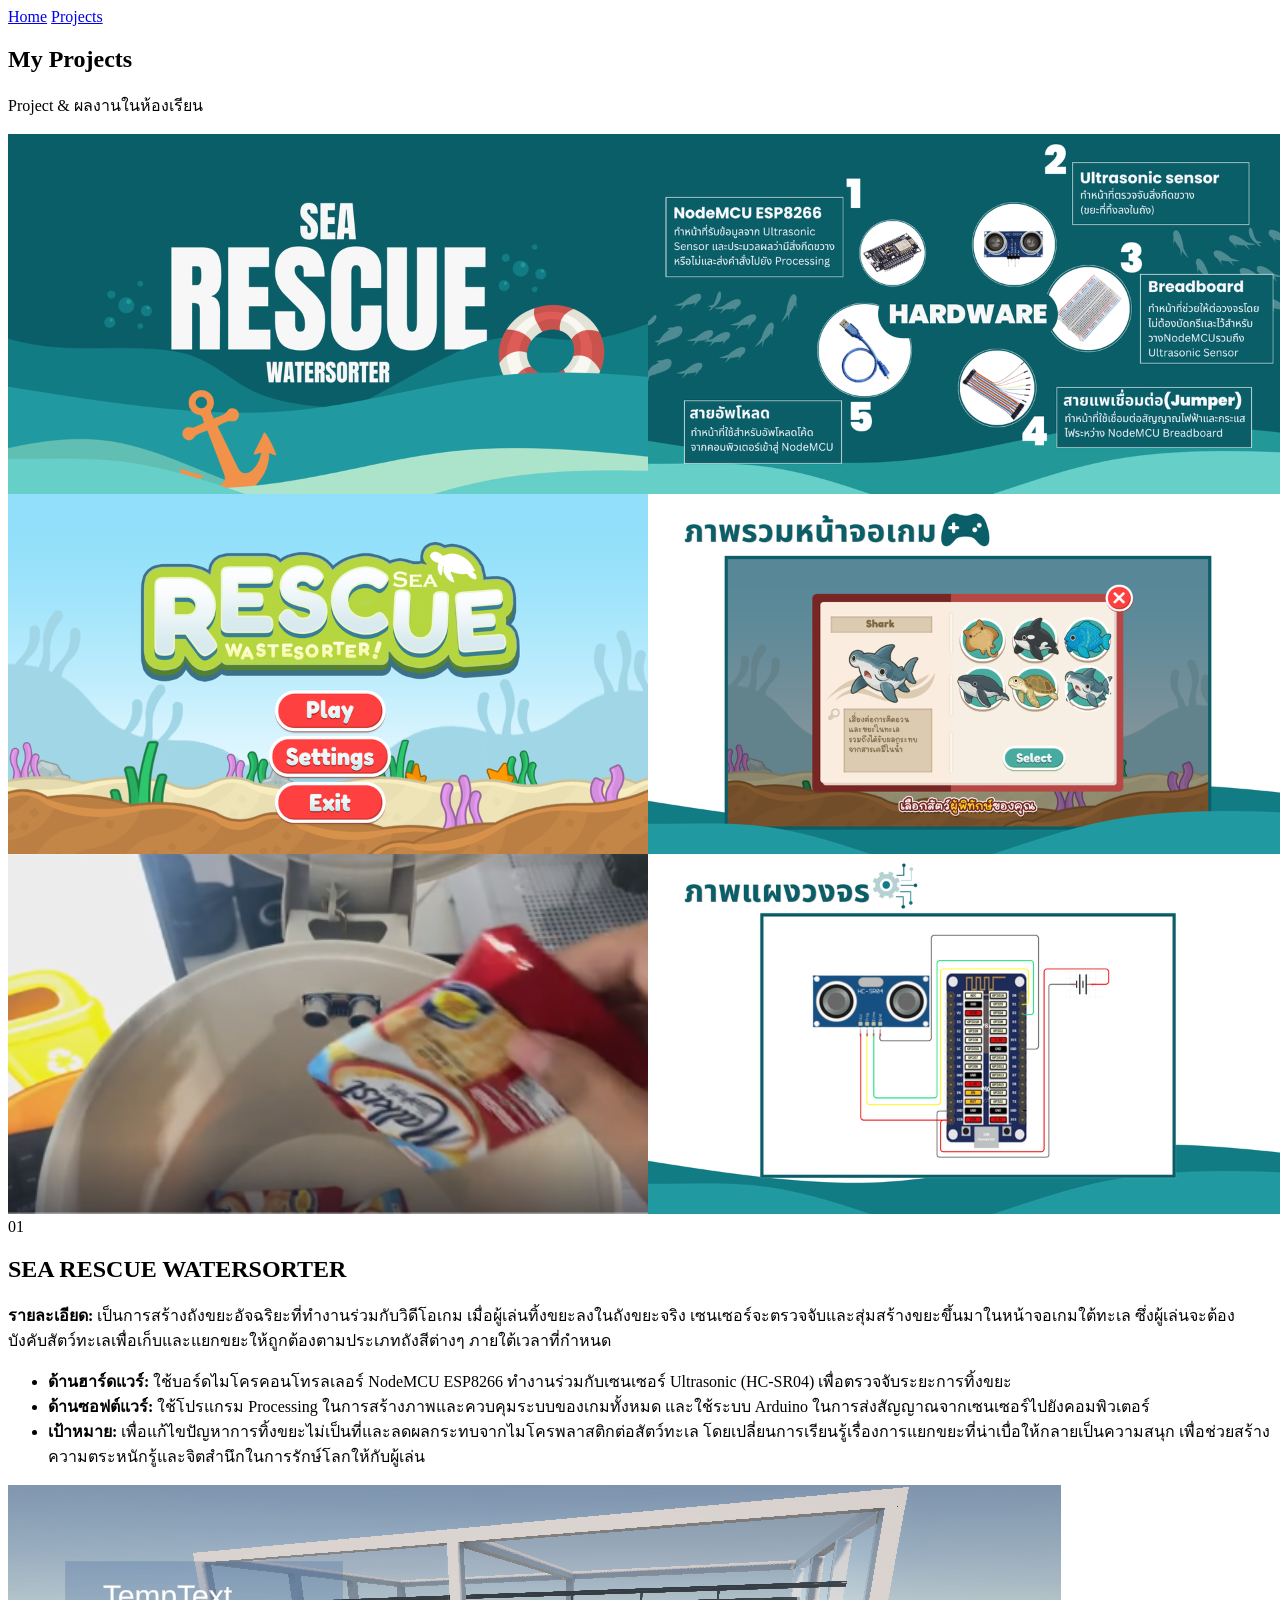
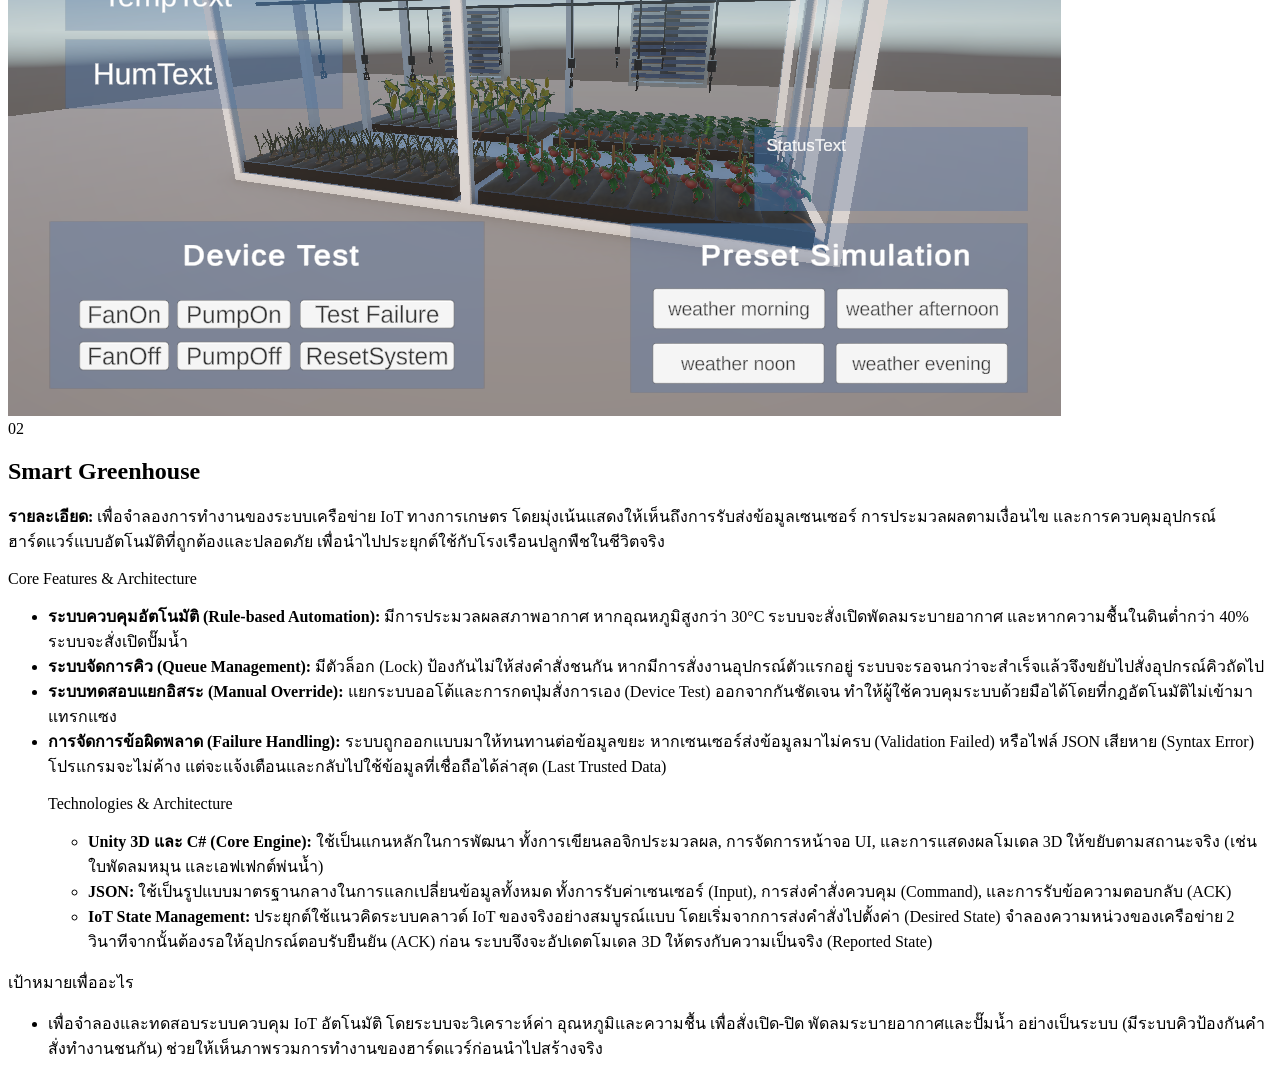
==== project.html @ 1af7ebc6 "Initial portfolio" ====
<!DOCTYPE html>
<html lang="th">

<head>
    <meta charset="UTF-8">
    <meta name="viewport" content="width=device-width, initial-scale=1.0">
    <title>My Projects</title>
    <link rel="preconnect" href="https://fonts.googleapis.com">
    <link rel="preconnect" href="https://fonts.gstatic.com" crossorigin>
    <link
        href="https://fonts.googleapis.com/css2?family=Poppins:wght@300;400;500;600;700&family=Kanit:wght@300;400;500;600&display=swap"
        rel="stylesheet">

    <link rel="stylesheet" href="Main.CSS">
    <link rel="stylesheet" href="button.css">
</head>

<body>
    <div class="a4-container modern-purple">

        <nav class="top-nav">
            <a href="index.HTML">Home</a>
            <a href="project.HTML" class="active">Projects</a>
        </nav>

        <section class="page-header">
            <h1>My <span>Projects</span></h1>
            <p>Project & ผลงานในห้องเรียน</p>
        </section>

        <section class="project-list">

            <article class="project-article">
                <div class="project-image-wrapper">
                    <img src="pic/IMG_001.png" alt="SEA RESCUE WATERSORTER">
                </div>
                <div class="project-content">
                    <div class="project-title-wrapper">
                        <span class="project-number">01</span>
                        <h2>SEA RESCUE WATERSORTER</h2>
                    </div>
                    <p class="project-desc">
                        <strong>รายละเอียด:</strong> เป็นการสร้างถังขยะอัจฉริยะที่ทำงานร่วมกับวิดีโอเกม
                        เมื่อผู้เล่นทิ้งขยะลงในถังขยะจริง เซนเซอร์จะตรวจจับและสุ่มสร้างขยะขึ้นมาในหน้าจอเกมใต้ทะเล
                        ซึ่งผู้เล่นจะต้องบังคับสัตว์ทะเลเพื่อเก็บและแยกขยะให้ถูกต้องตามประเภทถังสีต่างๆ
                        ภายใต้เวลาที่กำหนด
                    </p>

                    <div class="project-features">
                        <ul>
                            <li><strong>ด้านฮาร์ดแวร์:</strong> ใช้บอร์ดไมโครคอนโทรลเลอร์ NodeMCU ESP8266
                                ทำงานร่วมกับเซนเซอร์ Ultrasonic (HC-SR04) เพื่อตรวจจับระยะการทิ้งขยะ</li>
                            <li><strong>ด้านซอฟต์แวร์:</strong> ใช้โปรแกรม Processing
                                ในการสร้างภาพและควบคุมระบบของเกมทั้งหมด และใช้ระบบ Arduino
                                ในการส่งสัญญาณจากเซนเซอร์ไปยังคอมพิวเตอร์</li>
                            <li><strong>เป้าหมาย:</strong>
                                เพื่อแก้ไขปัญหาการทิ้งขยะไม่เป็นที่และลดผลกระทบจากไมโครพลาสติกต่อสัตว์ทะเล
                                โดยเปลี่ยนการเรียนรู้เรื่องการแยกขยะที่น่าเบื่อให้กลายเป็นความสนุก
                                เพื่อช่วยสร้างความตระหนักรู้และจิตสำนึกในการรักษ์โลกให้กับผู้เล่น</li>
                        </ul>
                    </div>
                </div>
            </article>

            <article class="project-article">
                <div class="project-image-wrapper">
                    <img src="pic/image.png" alt="Smart Greenhouse">
                </div>
                <div class="project-content">
                    <div class="project-title-wrapper">
                        <span class="project-number">02</span>
                        <h2>Smart Greenhouse</h2>
                    </div>
                    <p class="project-desc">
                        <strong>รายละเอียด:</strong> เพื่อจำลองการทำงานของระบบเครือข่าย IoT ทางการเกษตร
                        โดยมุ่งเน้นแสดงให้เห็นถึงการรับส่งข้อมูลเซนเซอร์ การประมวลผลตามเงื่อนไข
                        และการควบคุมอุปกรณ์ฮาร์ดแวร์แบบอัตโนมัติที่ถูกต้องและปลอดภัย
                        เพื่อนำไปประยุกต์ใช้กับโรงเรือนปลูกพืชในชีวิตจริง
                    </p>

                    <div class="project-features">
                        <p>Core Features & Architecture</p>
                        <ul>
                            <li>
                                <strong>ระบบควบคุมอัตโนมัติ (Rule-based Automation):</strong> มีการประมวลผลสภาพอากาศ
                                หากอุณหภูมิสูงกว่า 30°C ระบบจะสั่งเปิดพัดลมระบายอากาศ และหากความชื้นในดินต่ำกว่า 40%
                                ระบบจะสั่งเปิดปั๊มน้ำ
                            </li>

                            <li>
                                <strong>ระบบจัดการคิว (Queue Management):</strong> มีตัวล็อก (Lock)
                                ป้องกันไม่ให้ส่งคำสั่งชนกัน หากมีการสั่งงานอุปกรณ์ตัวแรกอยู่
                                ระบบจะรอจนกว่าจะสำเร็จแล้วจึงขยับไปสั่งอุปกรณ์คิวถัดไป
                            </li>

                            <li>
                                <strong>ระบบทดสอบแยกอิสระ (Manual Override):</strong> แยกระบบออโต้และการกดปุ่มสั่งการเอง
                                (Device Test) ออกจากกันชัดเจน
                                ทำให้ผู้ใช้ควบคุมระบบด้วยมือได้โดยที่กฎอัตโนมัติไม่เข้ามาแทรกแซง
                            </li>

                            <li>
                                <strong>การจัดการข้อผิดพลาด (Failure Handling):</strong>
                                ระบบถูกออกแบบมาให้ทนทานต่อข้อมูลขยะ หากเซนเซอร์ส่งข้อมูลมาไม่ครบ (Validation Failed)
                                หรือไฟล์ JSON เสียหาย (Syntax Error) โปรแกรมจะไม่ค้าง
                                แต่จะแจ้งเตือนและกลับไปใช้ข้อมูลที่เชื่อถือได้ล่าสุด (Last Trusted Data)
                            </li>
                        </ul>
                        </ul>

                        <ul>
                            <p>Technologies & Architecture</p>
                            <ul>
                                <li>
                                    <strong>Unity 3D และ C# (Core Engine):</strong> ใช้เป็นแกนหลักในการพัฒนา
                                    ทั้งการเขียนลอจิกประมวลผล, การจัดการหน้าจอ UI, และการแสดงผลโมเดล 3D
                                    ให้ขยับตามสถานะจริง (เช่น ใบพัดลมหมุน และเอฟเฟกต์พ่นน้ำ)
                                </li>

                                <li>
                                    <strong>JSON:</strong> ใช้เป็นรูปแบบมาตรฐานกลางในการแลกเปลี่ยนข้อมูลทั้งหมด
                                    ทั้งการรับค่าเซนเซอร์ (Input), การส่งคำสั่งควบคุม (Command), และการรับข้อความตอบกลับ
                                    (ACK)
                                </li>

                                <li>
                                    <strong>IoT State Management:</strong> ประยุกต์ใช้แนวคิดระบบคลาวด์ IoT
                                    ของจริงอย่างสมบูรณ์แบบ โดยเริ่มจากการส่งคำสั่งไปตั้งค่า (Desired State)
                                    จำลองความหน่วงของเครือข่าย 2 วินาทีจากนั้นต้องรอให้อุปกรณ์ตอบรับยืนยัน (ACK) ก่อน
                                    ระบบจึงจะอัปเดตโมเดล 3D ให้ตรงกับความเป็นจริง (Reported State)
                                </li>

                            </ul>
                        </ul>
                        <p>เป้าหมายเพื่ออะไร</p>
                        <ul>

                            <li>เพื่อจำลองและทดสอบระบบควบคุม IoT อัตโนมัติ โดยระบบจะวิเคราะห์ค่า อุณหภูมิและความชื้น
                                เพื่อสั่งเปิด-ปิด พัดลมระบายอากาศและปั๊มน้ำ อย่างเป็นระบบ
                                (มีระบบคิวป้องกันคำสั่งทำงานชนกัน)
                                ช่วยให้เห็นภาพรวมการทำงานของฮาร์ดแวร์ก่อนนำไปสร้างจริง</li>
                        </ul>
                    </div>
                </div>
            </article>

        </section>
    </div>

</body>

</html>
---- button.css ----
.navigation-buttons {
    position: absolute;
    top: 20px;
    left: 50%;
    transform: translateX(-50%);
    z-index: 1000;

    display: flex;
    justify-content: center;
    gap: 15px;
    padding: 10px;
    background-color: transparent;

}


.nav-btn {
    padding: 12px 25px;
    font-size: 16px;
    cursor: pointer;
    border: none;
    border-radius: 50px;
    color: white;
    font-weight: bold;
    transition: background-color 0.3s ease, transform 0.2s ease, box-shadow 0.2s ease;

    box-shadow: 0 4px 15px rgba(138, 43, 226, 0.4);
}


.nav-btn:hover {
    transform: translateY(-2px);
    box-shadow: 0 6px 20px rgba(138, 43, 226, 0.6);
}


.btn-back {
    background-color: #8a2be2;
}

.btn-back:hover {
    background-color: #7b26c9;
}

.btn-home {
    background-color: #8a2be2;
}

.btn-home:hover {
    background-color: #7b26c9;
}

.btn-next {
    background-color: #8a2be2;
}

.btn-next:hover {
    background-color: #7b26c9;
}
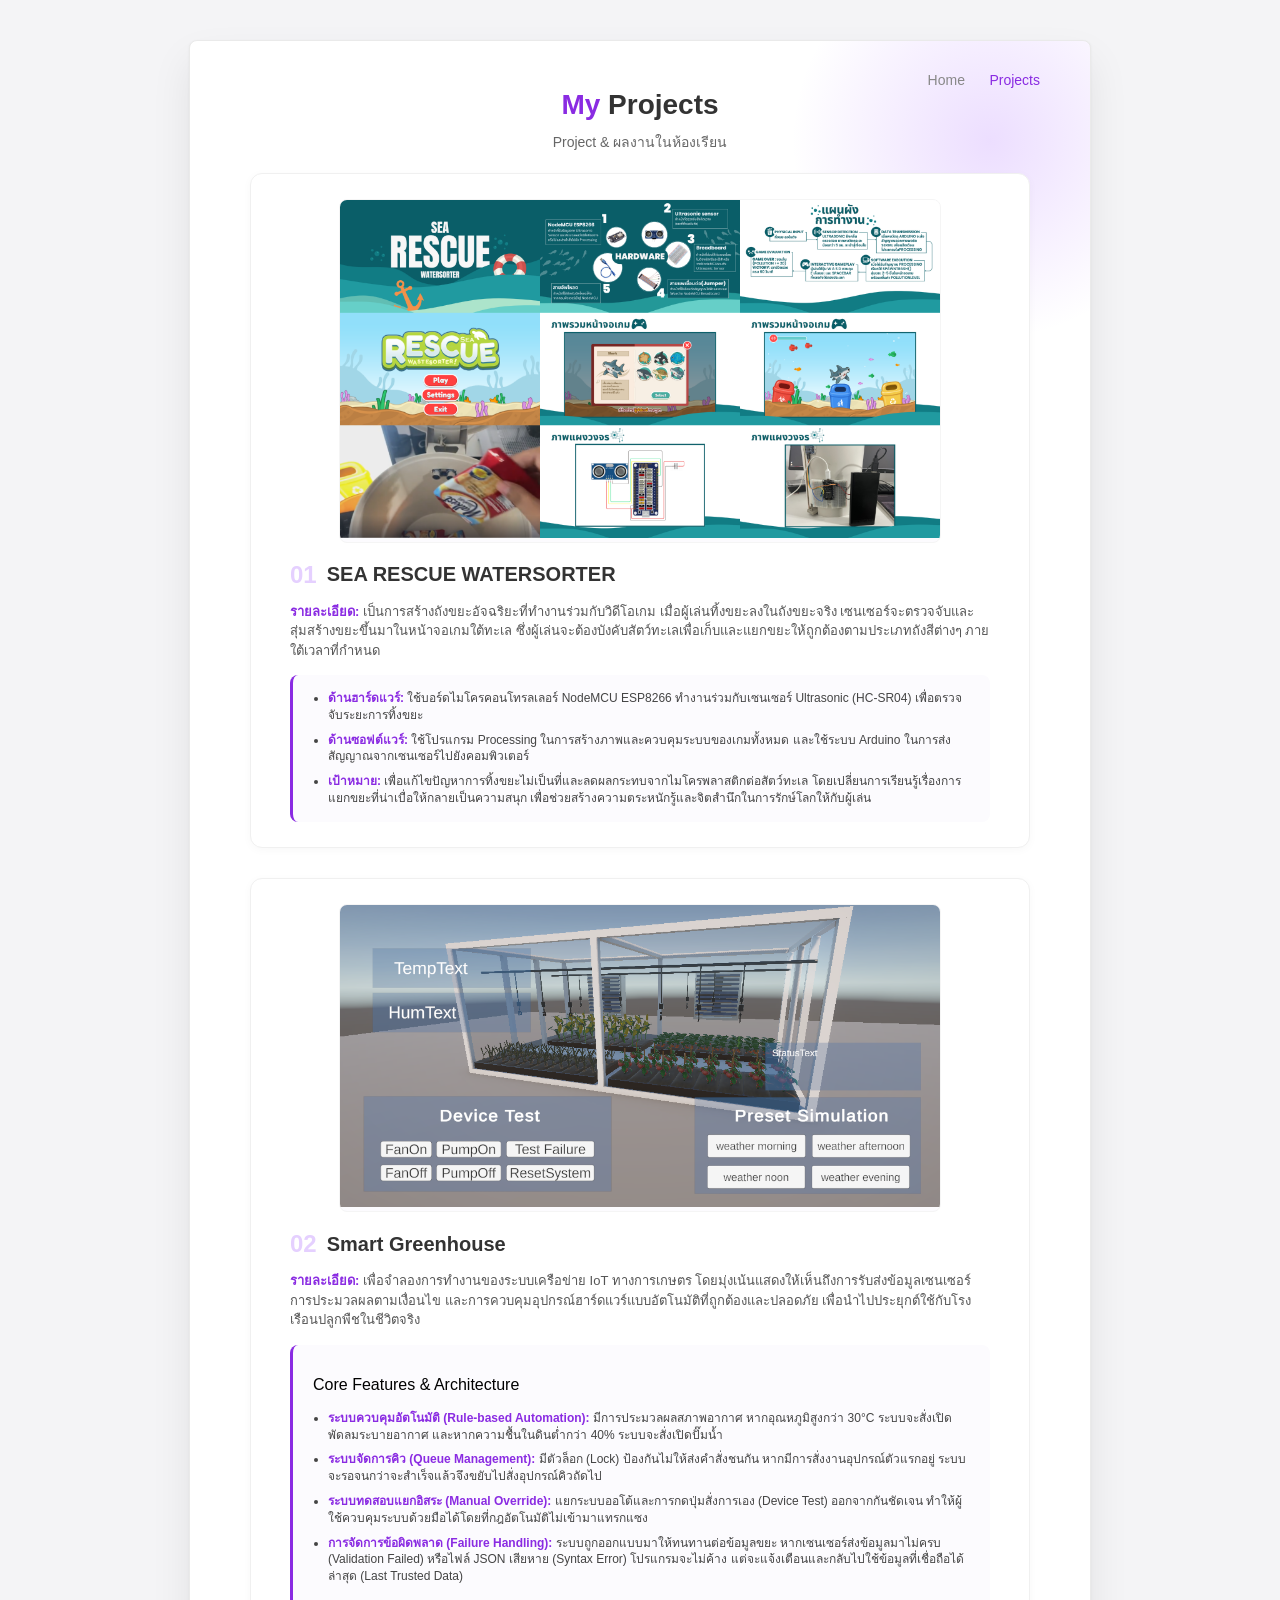
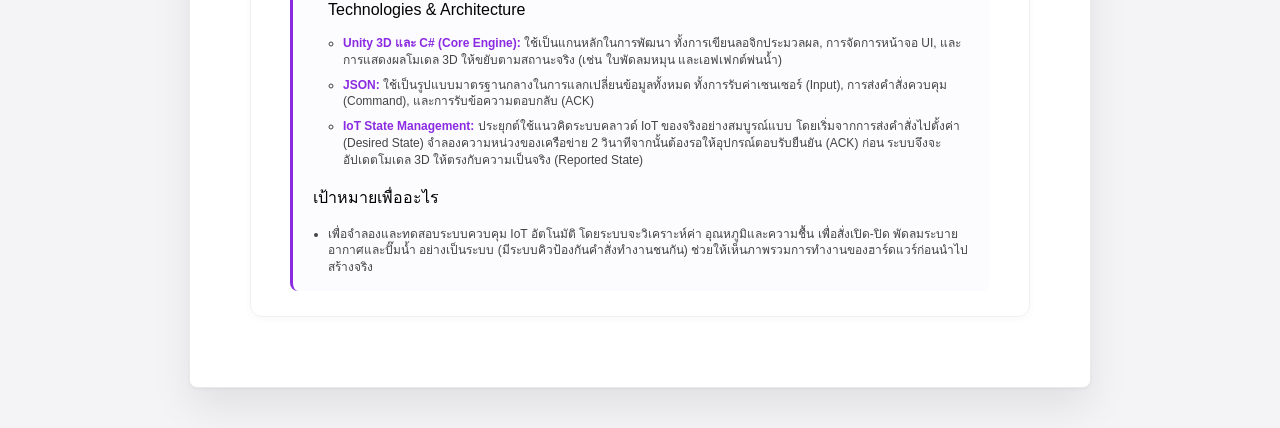
==== commit a9f1f65b: "Fix project page paths" ====
--- a/project.html
+++ b/project.html
@@ -11,7 +11,7 @@
         href="https://fonts.googleapis.com/css2?family=Poppins:wght@300;400;500;600;700&family=Kanit:wght@300;400;500;600&display=swap"
         rel="stylesheet">
 
-    <link rel="stylesheet" href="Main.CSS">
+    <link rel="stylesheet" href="Main.css">
     <link rel="stylesheet" href="button.css">
 </head>
 
@@ -19,8 +19,8 @@
     <div class="a4-container modern-purple">
 
         <nav class="top-nav">
-            <a href="index.HTML">Home</a>
-            <a href="project.HTML" class="active">Projects</a>
+            <a href="index.html">Home</a>
+            <a href="project.html" class="active">Projects</a>
         </nav>
 
         <section class="page-header">
--- a/Main.css
+++ b/Main.css
@@ -0,0 +1,496 @@
+body {
+    font-family: 'Poppins', 'Kanit', sans-serif;
+    background-color: #f4f4f6;
+    margin: 0;
+    padding: 40px 0;
+    display: flex;
+    justify-content: center;
+    align-items: flex-start;
+    min-height: 100vh;
+}
+
+.a4-container.modern-purple {
+    background-color: #ffffff;
+    width: 100%;
+    max-width: 900px;
+    min-height: 1200px;
+
+    border: 1px solid #eaeaea;
+    box-shadow: 0 20px 40px rgba(0, 0, 0, 0.08), 0 1px 3px rgba(0, 0, 0, 0.05);
+
+    border-radius: 8px;
+    position: relative;
+    overflow: hidden;
+}
+
+.a4-container.modern-purple::before {
+    content: '';
+    position: absolute;
+    top: -100px;
+    right: -100px;
+    width: 400px;
+    height: 400px;
+    background: radial-gradient(circle, rgba(162, 90, 255, 0.2) 0%, rgba(255, 255, 255, 0) 70%);
+    z-index: 0;
+    pointer-events: none;
+}
+
+.top-nav {
+    position: relative;
+    z-index: 10;
+    padding: 30px 50px 0;
+    text-align: right;
+}
+
+.top-nav a {
+    text-decoration: none;
+    color: #888;
+    margin-left: 20px;
+    font-size: 14px;
+    font-weight: 500;
+}
+
+.top-nav a.active,
+.top-nav a:hover {
+    color: #8a2be2;
+}
+
+.hero-section {
+    display: flex;
+    justify-content: space-between;
+    align-items: center;
+    padding: 40px 60px;
+    position: relative;
+    z-index: 10;
+}
+
+.hero-content {
+    flex: 1;
+    padding-right: 40px;
+}
+
+.greeting {
+    font-size: 16px;
+    font-weight: 600;
+    color: #333;
+    margin-bottom: 5px;
+}
+
+.hero-content h1 {
+    font-size: 38px;
+    line-height: 1.2;
+    color: #8a2be2;
+    margin: 0 0 20px 0;
+}
+
+.hero-content h1 span {
+    color: #333;
+}
+
+.description {
+    font-size: 13px;
+    color: #666;
+    line-height: 1.6;
+    margin-bottom: 25px;
+}
+
+.social-icons {
+    display: flex;
+    gap: 15px;
+    margin-bottom: 30px;
+}
+
+.social-icons a {
+    display: flex;
+    justify-content: center;
+    align-items: center;
+    width: 38px;
+    height: 38px;
+    border-radius: 50%;
+    overflow: hidden;
+    text-decoration: none;
+    transition: transform 0.3s ease, box-shadow 0.3s ease;
+}
+
+.social-icons a:hover {
+    transform: translateY(-3px);
+    box-shadow: 0 5px 15px rgba(138, 43, 226, 0.3);
+}
+
+.social-icons a img {
+    width: 100%;
+    height: 100%;
+    object-fit: cover;
+    transform: scale(2.5);
+}
+
+.btn-primary {
+    display: inline-block;
+    background: linear-gradient(135deg, #9b51e0, #8a2be2);
+    color: white;
+    padding: 12px 30px;
+    border-radius: 30px;
+    text-decoration: none;
+    font-size: 14px;
+    font-weight: 500;
+    transition: transform 0.2s, box-shadow 0.2s;
+    box-shadow: 0 4px 15px rgba(138, 43, 226, 0.3);
+}
+
+.btn-primary:hover {
+    transform: translateY(-2px);
+    box-shadow: 0 6px 20px rgba(138, 43, 226, 0.4);
+}
+
+.hero-image {
+    flex: 0.8;
+    display: flex;
+    justify-content: flex-end;
+}
+
+.image-wrapper {
+    width: 100%;
+    max-width: 280px;
+    border-radius: 20px;
+    overflow: hidden;
+    background-color: #f3ebff;
+    padding: 10px;
+}
+
+.image-wrapper img {
+    width: 100%;
+    height: auto;
+    border-radius: 15px;
+    display: block;
+    mix-blend-mode: multiply;
+}
+
+.stats-section {
+    display: flex;
+    justify-content: space-around;
+    padding: 40px 60px;
+    border-top: 1px solid #f0f0f0;
+    position: relative;
+    z-index: 10;
+}
+
+.stat-box {
+    text-align: center;
+}
+
+.stat-box h3 {
+    font-size: 20px;
+    color: #8a2be2;
+    margin: 0 0 5px 0;
+}
+
+.stat-box p {
+    font-size: 12px;
+    color: #666;
+    margin: 0;
+}
+
+.services-section {
+    background-color: #fcfbfe;
+    padding: 50px 60px;
+    border-top: 1px solid #f0f0f0;
+    height: 100%;
+}
+
+.services-header {
+    text-align: center;
+    margin-bottom: 40px;
+}
+
+.services-header h2 {
+    color: #8a2be2;
+    font-size: 22px;
+    margin: 0;
+}
+
+.services-grid {
+    display: grid;
+    grid-template-columns: repeat(6, 1fr);
+    gap: 30px;
+}
+
+.service-card {
+    background-color: #ffffff;
+    padding: 25px 20px;
+    border-radius: 12px;
+    box-shadow: 0 4px 15px rgba(0, 0, 0, 0.04);
+    position: relative;
+    display: flex;
+    flex-direction: column;
+    transition: transform 0.3s ease, box-shadow 0.3s ease;
+}
+
+.service-card:hover {
+    transform: translateY(-3px);
+    box-shadow: 0 8px 25px rgba(138, 43, 226, 0.1);
+}
+
+.card-number {
+    font-size: 24px;
+    font-weight: 700;
+    color: #333;
+    margin-bottom: 10px;
+}
+
+.service-card h3 {
+    font-size: 16px;
+    color: #8a2be2;
+    margin: 0 0 15px 0;
+}
+
+.card-img-container {
+    width: 100%;
+    height: 130px;
+    overflow: hidden;
+    border-radius: 8px;
+    margin-bottom: 0;
+    border: 1px solid #eaeaea;
+}
+
+.card-img-container img {
+    width: 100%;
+    height: 100%;
+    object-fit: cover;
+    display: block;
+    transition: transform 0.3s ease;
+}
+
+.img-link {
+    display: block;
+    text-decoration: none;
+    margin-top: auto;
+}
+
+.service-card:hover .card-img-container img {
+    transform: scale(1.05);
+}
+
+.highlight-card {
+    background: linear-gradient(135deg, #8a2be2, #4b0082);
+    color: white;
+    box-shadow: 0 10px 20px rgba(138, 43, 226, 0.2);
+}
+
+.highlight-card .card-number,
+.highlight-card h3 {
+    color: white;
+}
+
+.highlight-card .card-img-container {
+    border: 2px solid rgba(255, 255, 255, 0.2);
+}
+
+.service-card:nth-child(1),
+.service-card:nth-child(2),
+.service-card:nth-child(3) {
+    grid-column: span 2;
+}
+
+.service-card:nth-child(4),
+.service-card:nth-child(5) {
+    grid-column: span 3;
+}
+
+.page-header {
+    text-align: center;
+    padding: 0 60px 20px;
+    position: relative;
+    z-index: 10;
+}
+
+.page-header h1 {
+    font-size: 28px;
+    color: #8a2be2;
+    margin: 0 0 10px 0;
+}
+
+.page-header h1 span {
+    color: #333;
+}
+
+.page-header p {
+    color: #666;
+    font-size: 14px;
+    margin: 0;
+}
+
+.project-list {
+    padding: 0 60px 40px;
+    position: relative;
+    z-index: 10;
+}
+
+.project-article {
+    background: #ffffff;
+    border: 1px solid #f0f0f0;
+    border-radius: 12px;
+    padding: 25px;
+    margin-bottom: 30px;
+    box-shadow: 0 2px 10px rgba(0, 0, 0, 0.03);
+    transition: transform 0.3s ease, box-shadow 0.3s ease;
+}
+
+.project-article:hover {
+    transform: translateY(-2px);
+    box-shadow: 0 5px 15px rgba(138, 43, 226, 0.08);
+}
+
+.project-image-wrapper {
+    width: 100%;
+    max-width: 600px;
+    margin: 0 auto 20px;
+    border-radius: 8px;
+    overflow: hidden;
+    background-color: #fcfbfe;
+    border: 1px solid #f5f5f5;
+    text-align: center;
+}
+
+.project-image-wrapper img {
+    max-width: 100%;
+    height: auto;
+    display: inline-block;
+    transition: transform 0.5s ease;
+}
+
+.project-article:hover .project-image-wrapper img {
+    transform: scale(1.02);
+}
+
+.project-content {
+    max-width: 700px;
+    margin: 0 auto;
+}
+
+.project-title-wrapper {
+    display: flex;
+    align-items: center;
+    gap: 10px;
+    margin-bottom: 15px;
+}
+
+.project-number {
+    font-size: 24px;
+    font-weight: 700;
+    color: #e5d0ff;
+    line-height: 1;
+}
+
+.project-content h2 {
+    font-size: 20px;
+    color: #333;
+    margin: 0;
+}
+
+.project-desc {
+    font-size: 13px;
+    color: #555;
+    line-height: 1.5;
+    margin-bottom: 15px;
+}
+
+.project-desc strong {
+    color: #8a2be2;
+}
+
+.project-features {
+    background-color: #fcfbfe;
+    padding: 15px 20px;
+    border-radius: 8px;
+    border-left: 3px solid #8a2be2;
+}
+
+.project-features ul {
+    margin: 0;
+    padding-left: 15px;
+}
+
+.project-features li {
+    font-size: 12px;
+    color: #444;
+    margin-bottom: 8px;
+    line-height: 1.4;
+}
+
+.project-features li:last-child {
+    margin-bottom: 0;
+}
+
+.project-features li strong {
+    color: #8a2be2;
+}
+
+@media (max-width: 768px) {
+
+    .hero-section {
+        flex-direction: column;
+        text-align: center;
+        padding: 30px;
+    }
+
+    .hero-content {
+        padding-right: 0;
+        margin-bottom: 40px;
+    }
+
+    .social-icons {
+        justify-content: center;
+    }
+
+    .stats-section {
+        flex-wrap: wrap;
+        gap: 20px;
+    }
+
+    .services-grid {
+        grid-template-columns: 1fr;
+    }
+
+    .service-card:nth-child(n) {
+        grid-column: span 1 !important;
+    }
+
+    .services-grid::after {
+        display: none;
+    }
+
+    .page-header {
+        padding: 0 30px 20px;
+    }
+
+    .page-header h1 {
+        font-size: 24px;
+    }
+
+    .project-list {
+        padding: 0 20px 20px;
+    }
+
+    .project-article {
+        padding: 15px;
+    }
+
+    .project-title-wrapper {
+        flex-direction: column;
+        align-items: flex-start;
+        gap: 5px;
+    }
+
+    .project-number {
+        font-size: 20px;
+    }
+
+    .project-content h2 {
+        font-size: 18px;
+    }
+
+    .project-desc,
+    .project-features li {
+        font-size: 12px;
+    }
+}
